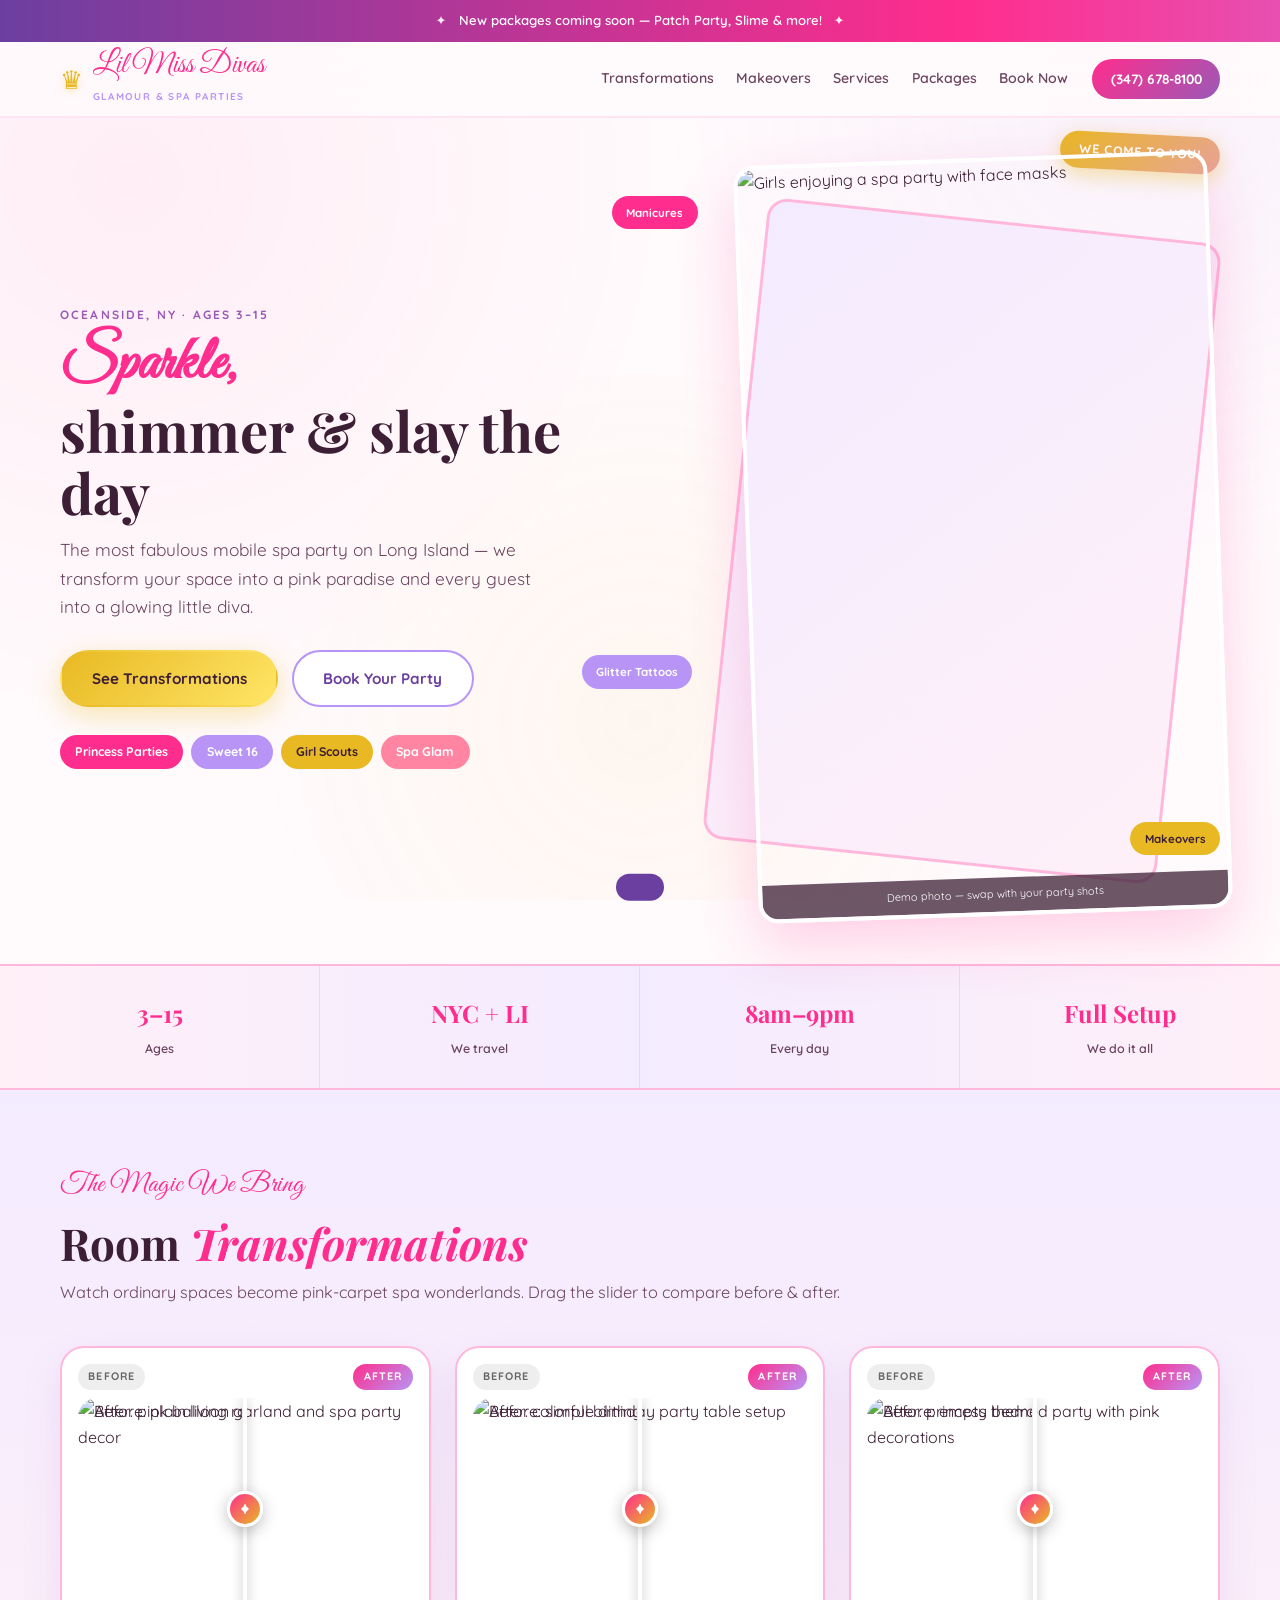
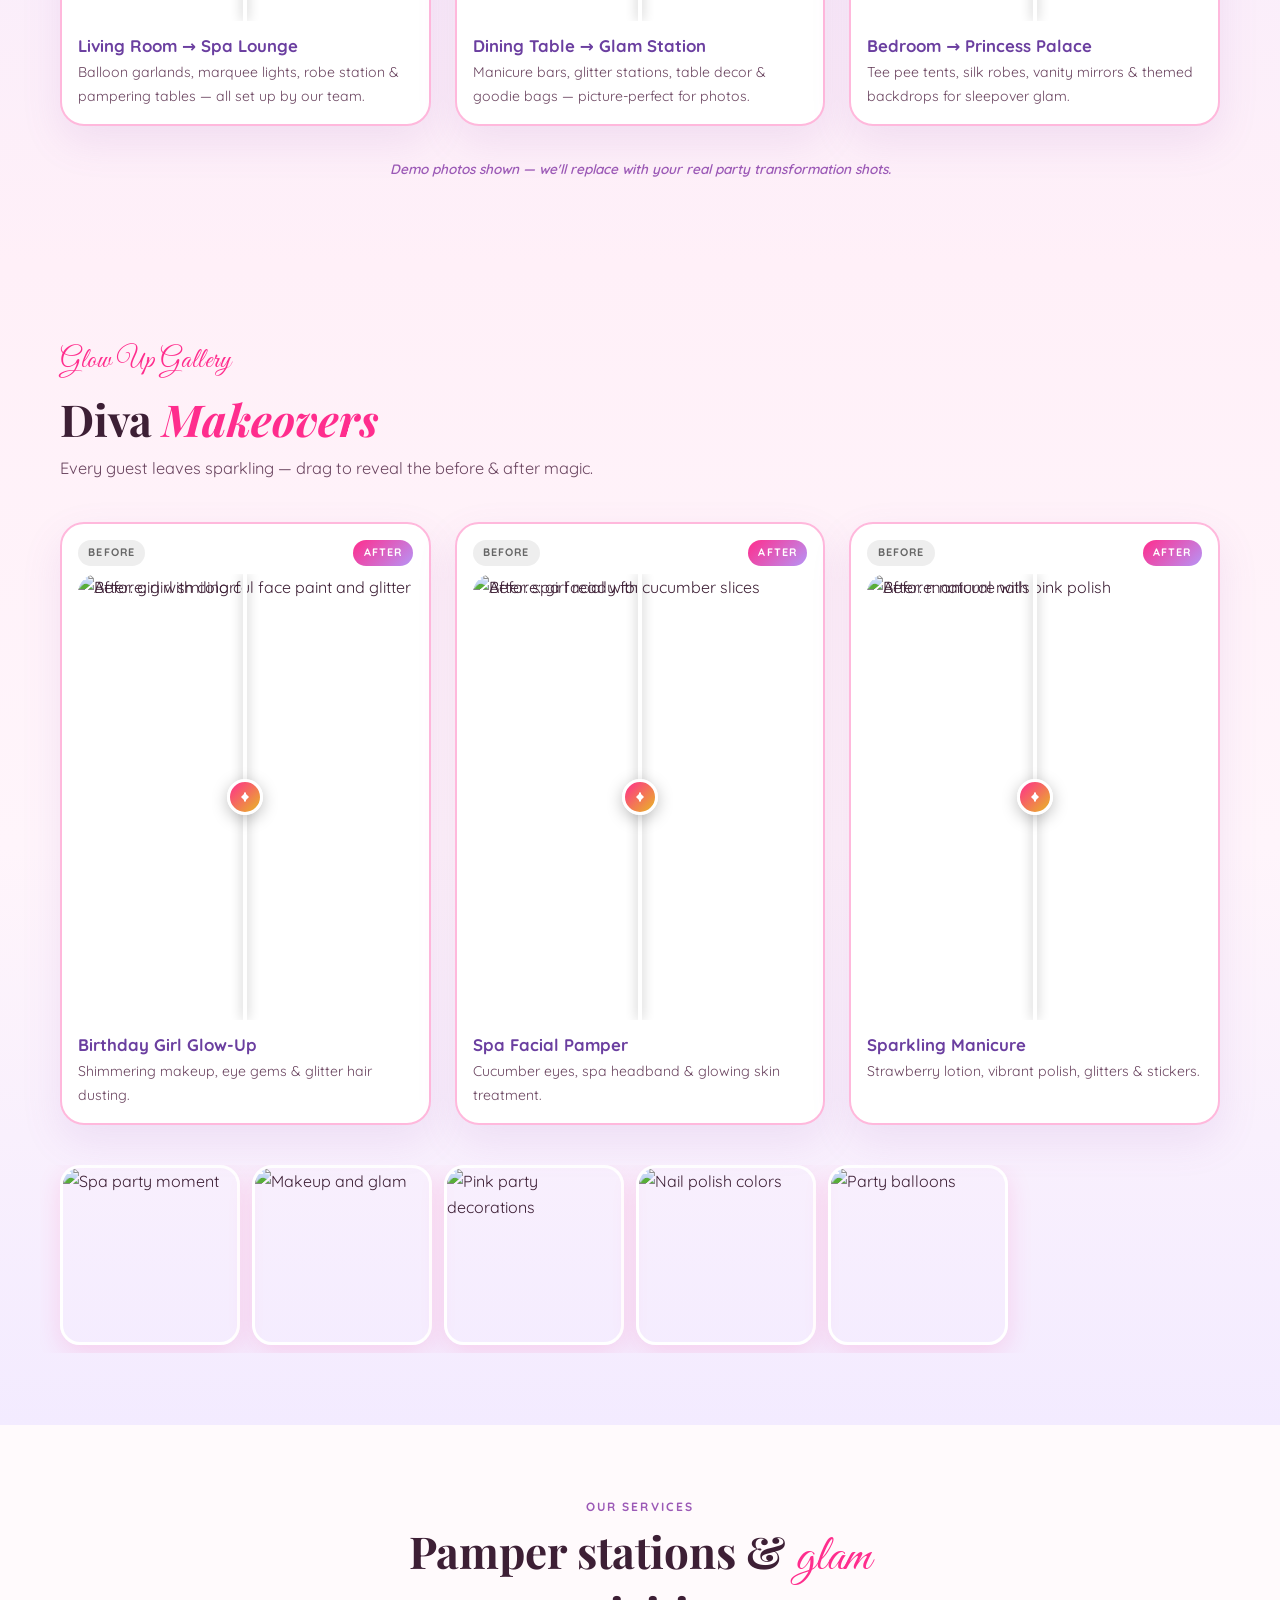
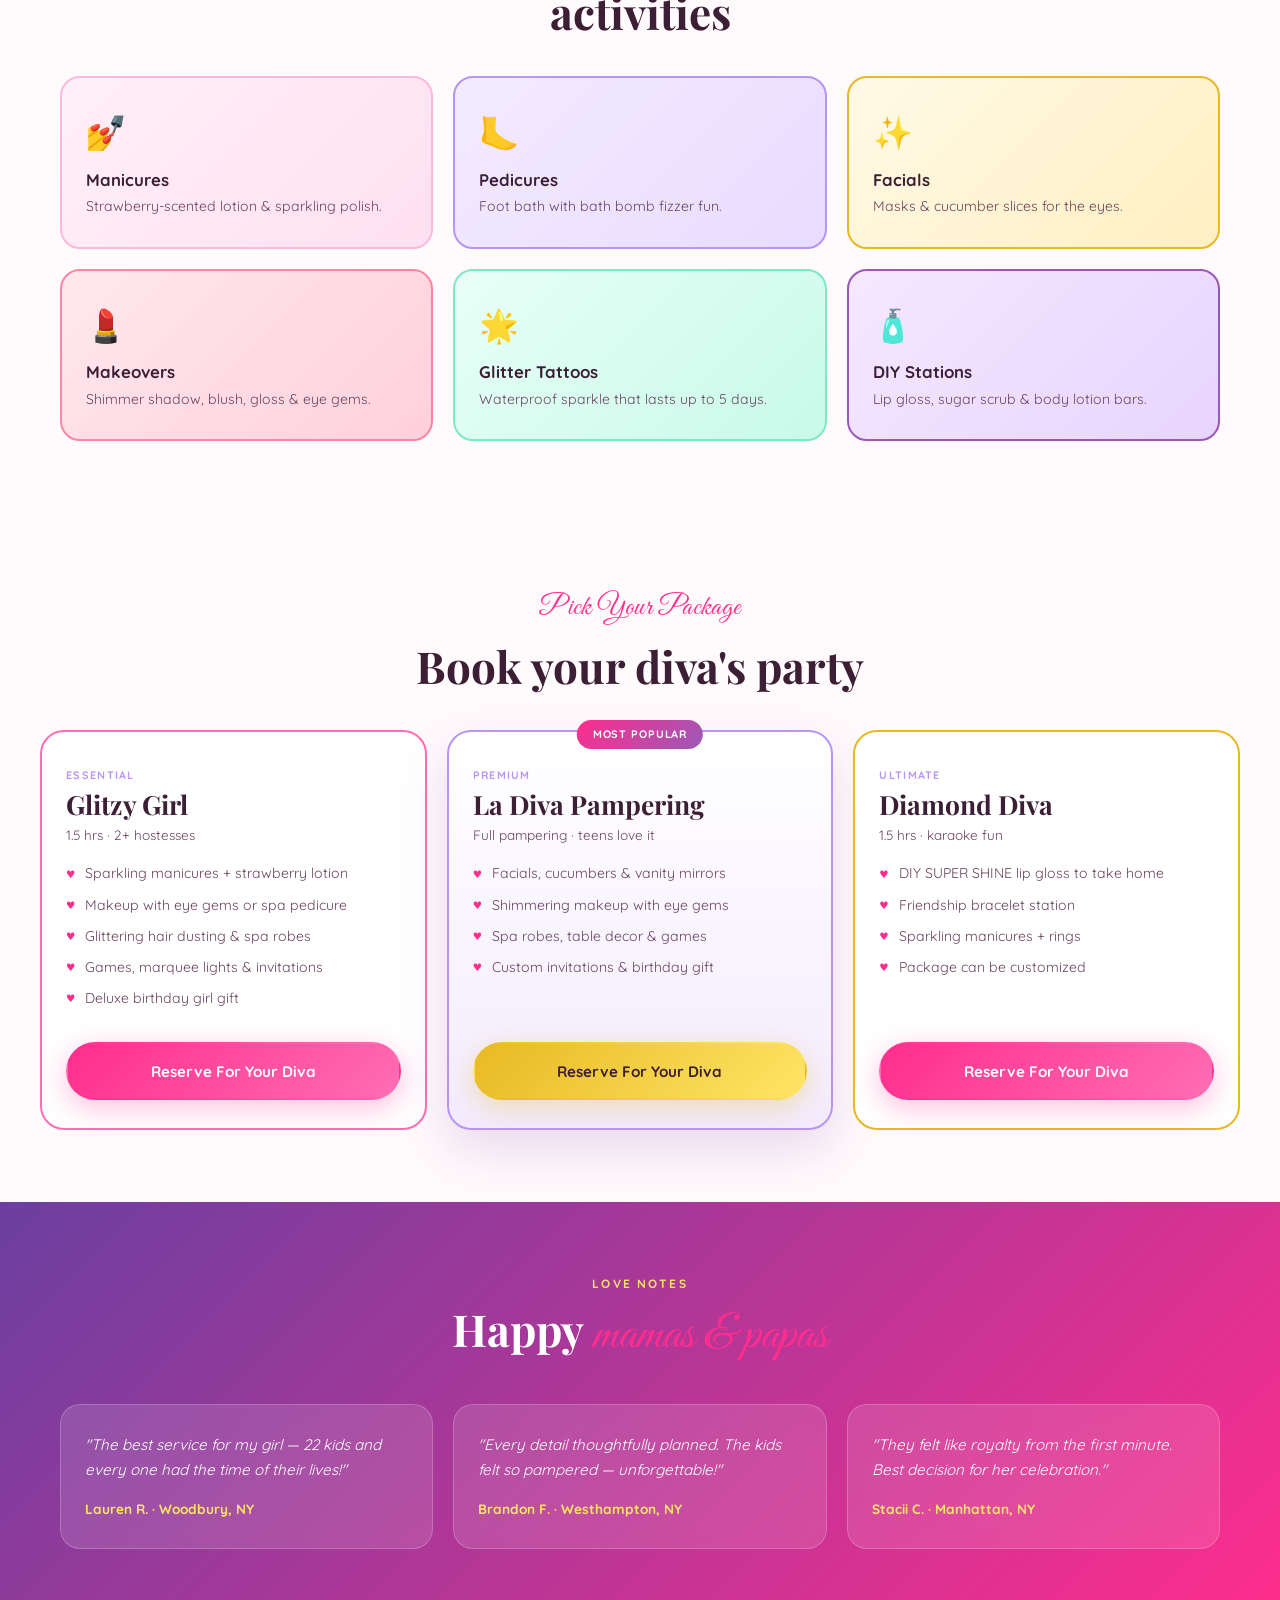
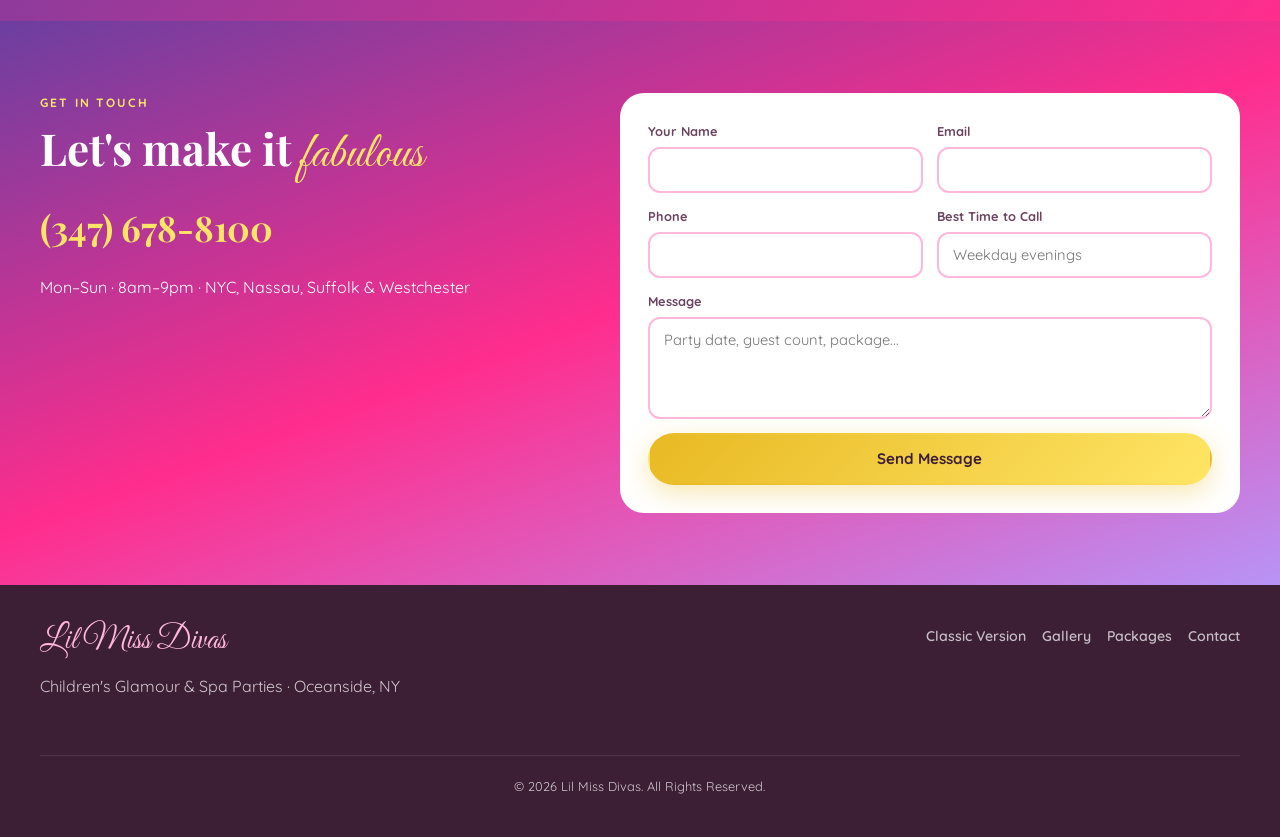
==== v2/index.html @ 74b441bc "Add fancy v2 with before/after galleries and richer glam palette Co-authored-by: Cursor <cursoragent" ====
<!DOCTYPE html>
<html lang="en">
<head>
  <meta charset="UTF-8" />
  <meta name="viewport" content="width=device-width, initial-scale=1.0" />
  <meta name="description" content="Lil Miss Divas — Fabulous mobile glamour & spa parties. See our room transformations and diva makeovers!" />
  <title>Lil Miss Divas | Glam & Spa Parties — Fancy Edition</title>
  <link rel="preconnect" href="https://fonts.googleapis.com" />
  <link rel="preconnect" href="https://fonts.gstatic.com" crossorigin />
  <link href="https://fonts.googleapis.com/css2?family=Great+Vibes&family=Playfair+Display:ital,wght@0,500;0,600;0,700;1,500&family=Quicksand:wght@400;500;600;700&display=swap" rel="stylesheet" />
  <link rel="stylesheet" href="styles.css" />
</head>
<body>
  <div class="sparkle-layer" aria-hidden="true"></div>

  <div class="announcement" role="status">
    <span class="spark">✦</span>
    New packages coming soon — Patch Party, Slime & more!
    <span class="spark">✦</span>
  </div>

  <header class="header" id="top">
    <div class="header__inner">
      <a class="logo" href="#top">
        <span class="logo__crown" aria-hidden="true">♛</span>
        <span class="logo__text">
          <span class="logo__script">Lil Miss Divas</span>
          <small>Glamour & Spa Parties</small>
        </span>
      </a>
      <button class="nav-toggle" aria-label="Open menu" aria-expanded="false">
        <span></span><span></span><span></span>
      </button>
      <nav class="nav" aria-label="Main">
        <a href="#gallery-rooms">Transformations</a>
        <a href="#gallery-divas">Makeovers</a>
        <a href="#services">Services</a>
        <a href="#packages">Packages</a>
        <a href="#contact">Book Now</a>
      </nav>
      <a class="header__cta" href="tel:3476788100">(347) 678-8100</a>
    </div>
  </header>

  <main>
    <section class="hero">
      <div class="hero__ribbon">We Come To You!</div>
      <div class="hero__grid">
        <div class="hero__copy">
          <p class="eyebrow">Oceanside, NY · Ages 3–15</p>
          <h1>
            <span class="hero__script">Sparkle,</span>
            shimmer &amp; slay the day
          </h1>
          <p class="hero__lead">
            The most fabulous mobile spa party on Long Island — we transform your space into a pink paradise and every guest into a glowing little diva.
          </p>
          <div class="hero__actions">
            <a class="btn btn--gold" href="#gallery-rooms">See Transformations</a>
            <a class="btn btn--outline" href="#contact">Book Your Party</a>
          </div>
          <div class="hero__badges">
            <span class="badge badge--pink">Princess Parties</span>
            <span class="badge badge--lavender">Sweet 16</span>
            <span class="badge badge--gold">Girl Scouts</span>
            <span class="badge badge--rose">Spa Glam</span>
          </div>
        </div>
        <div class="hero__visual">
          <div class="hero__frame hero__frame--back"></div>
          <div class="hero__frame hero__frame--front">
            <img src="https://images.unsplash.com/photo-1516975080674-ed2fc6a13783?w=600&h=750&fit=crop&q=80" alt="Girls enjoying a spa party with face masks" width="600" height="750" loading="eager" />
            <div class="hero__frame-caption">Demo photo — swap with your party shots</div>
          </div>
          <div class="hero__float hero__float--1">Manicures</div>
          <div class="hero__float hero__float--2">Glitter Tattoos</div>
          <div class="hero__float hero__float--3">Makeovers</div>
        </div>
      </div>
    </section>

    <section class="trust">
      <div class="trust__item"><span>3–15</span><small>Ages</small></div>
      <div class="trust__item"><span>NYC + LI</span><small>We travel</small></div>
      <div class="trust__item"><span>8am–9pm</span><small>Every day</small></div>
      <div class="trust__item"><span>Full Setup</span><small>We do it all</small></div>
    </section>

    <!-- ROOM TRANSFORMATIONS -->
    <section class="section section--lavender" id="gallery-rooms">
      <div class="section__head">
        <p class="eyebrow eyebrow--script">The Magic We Bring</p>
        <h2>Room <em>Transformations</em></h2>
        <p class="section__sub">Watch ordinary spaces become pink-carpet spa wonderlands. Drag the slider to compare before &amp; after.</p>
      </div>

      <div class="ba-grid">
        <article class="ba-card" data-ba>
          <div class="ba-card__labels">
            <span class="ba-label ba-label--before">Before</span>
            <span class="ba-label ba-label--after">After</span>
          </div>
          <div class="ba-card__compare">
            <img class="ba-img ba-img--after" src="https://images.unsplash.com/photo-1464349153735-7db50ed83c84?w=900&h=600&fit=crop&q=80" alt="After: pink balloon garland and spa party decor" width="900" height="600" loading="lazy" />
            <div class="ba-clip">
              <img class="ba-img ba-img--before" src="https://images.unsplash.com/photo-1586023492125-27b2c045efd7?w=900&h=600&fit=crop&q=80" alt="Before: plain living room" width="900" height="600" loading="lazy" />
            </div>
            <input class="ba-range" type="range" min="0" max="100" value="50" aria-label="Compare before and after room transformation" />
            <div class="ba-handle" aria-hidden="true"><span></span></div>
          </div>
          <h3>Living Room → Spa Lounge</h3>
          <p>Balloon garlands, marquee lights, robe station &amp; pampering tables — all set up by our team.</p>
        </article>

        <article class="ba-card" data-ba>
          <div class="ba-card__labels">
            <span class="ba-label ba-label--before">Before</span>
            <span class="ba-label ba-label--after">After</span>
          </div>
          <div class="ba-card__compare">
            <img class="ba-img ba-img--after" src="https://images.unsplash.com/photo-1527529482834-994687717bb1?w=900&h=600&fit=crop&q=80" alt="After: colorful birthday party table setup" width="900" height="600" loading="lazy" />
            <div class="ba-clip">
              <img class="ba-img ba-img--before" src="https://images.unsplash.com/photo-1493809842364-78817add7ffb?w=900&h=600&fit=crop&q=80" alt="Before: simple dining table" width="900" height="600" loading="lazy" />
            </div>
            <input class="ba-range" type="range" min="0" max="100" value="50" aria-label="Compare before and after party table" />
            <div class="ba-handle" aria-hidden="true"><span></span></div>
          </div>
          <h3>Dining Table → Glam Station</h3>
          <p>Manicure bars, glitter stations, table decor &amp; goodie bags — picture-perfect for photos.</p>
        </article>

        <article class="ba-card" data-ba>
          <div class="ba-card__labels">
            <span class="ba-label ba-label--before">Before</span>
            <span class="ba-label ba-label--after">After</span>
          </div>
          <div class="ba-card__compare">
            <img class="ba-img ba-img--after" src="https://images.unsplash.com/photo-1537633552985-df8429e8046b?w=900&h=600&fit=crop&q=80" alt="After: princess themed party with pink decorations" width="900" height="600" loading="lazy" />
            <div class="ba-clip">
              <img class="ba-img ba-img--before" src="https://images.unsplash.com/photo-1555041467-a586c8e084be?w=900&h=600&fit=crop&q=80" alt="Before: empty bedroom" width="900" height="600" loading="lazy" />
            </div>
            <input class="ba-range" type="range" min="0" max="100" value="50" aria-label="Compare before and after bedroom party setup" />
            <div class="ba-handle" aria-hidden="true"><span></span></div>
          </div>
          <h3>Bedroom → Princess Palace</h3>
          <p>Tee pee tents, silk robes, vanity mirrors &amp; themed backdrops for sleepover glam.</p>
        </article>
      </div>
      <p class="gallery-note">Demo photos shown — we'll replace with your real party transformation shots.</p>
    </section>

    <!-- DIVA MAKEOVERS -->
    <section class="section section--pink" id="gallery-divas">
      <div class="section__head">
        <p class="eyebrow eyebrow--script">Glow Up Gallery</p>
        <h2>Diva <em>Makeovers</em></h2>
        <p class="section__sub">Every guest leaves sparkling — drag to reveal the before &amp; after magic.</p>
      </div>

      <div class="ba-grid ba-grid--divas">
        <article class="ba-card ba-card--tall" data-ba>
          <div class="ba-card__labels">
            <span class="ba-label ba-label--before">Before</span>
            <span class="ba-label ba-label--after">After</span>
          </div>
          <div class="ba-card__compare">
            <img class="ba-img ba-img--after" src="https://images.unsplash.com/photo-1596462502278-27bfdd403348?w=700&h=900&fit=crop&q=80" alt="After: girl with colorful face paint and glitter" width="700" height="900" loading="lazy" />
            <div class="ba-clip">
              <img class="ba-img ba-img--before" src="https://images.unsplash.com/photo-1503454537195-1dcabb73ffb9?w=700&h=900&fit=crop&q=80" alt="Before: girl smiling casually" width="700" height="900" loading="lazy" />
            </div>
            <input class="ba-range" type="range" min="0" max="100" value="50" aria-label="Compare before and after birthday girl makeover" />
            <div class="ba-handle" aria-hidden="true"><span></span></div>
          </div>
          <h3>Birthday Girl Glow-Up</h3>
          <p>Shimmering makeup, eye gems &amp; glitter hair dusting.</p>
        </article>

        <article class="ba-card ba-card--tall" data-ba>
          <div class="ba-card__labels">
            <span class="ba-label ba-label--before">Before</span>
            <span class="ba-label ba-label--after">After</span>
          </div>
          <div class="ba-card__compare">
            <img class="ba-img ba-img--after" src="https://images.unsplash.com/photo-1516975080674-ed2fc6a13783?w=700&h=900&fit=crop&q=80" alt="After: spa facial with cucumber slices" width="700" height="900" loading="lazy" />
            <div class="ba-clip">
              <img class="ba-img ba-img--before" src="https://images.unsplash.com/photo-1502086223501-7ea6ecd79368?w=700&h=900&fit=crop&q=80" alt="Before: girl ready for party" width="700" height="900" loading="lazy" />
            </div>
            <input class="ba-range" type="range" min="0" max="100" value="50" aria-label="Compare before and after spa facial" />
            <div class="ba-handle" aria-hidden="true"><span></span></div>
          </div>
          <h3>Spa Facial Pamper</h3>
          <p>Cucumber eyes, spa headband &amp; glowing skin treatment.</p>
        </article>

        <article class="ba-card ba-card--tall" data-ba>
          <div class="ba-card__labels">
            <span class="ba-label ba-label--before">Before</span>
            <span class="ba-label ba-label--after">After</span>
          </div>
          <div class="ba-card__compare">
            <img class="ba-img ba-img--after" src="https://images.unsplash.com/photo-1522335781262-7880d0fa4a82?w=700&h=900&fit=crop&q=80" alt="After: manicure with pink polish" width="700" height="900" loading="lazy" />
            <div class="ba-clip">
              <img class="ba-img ba-img--before" src="https://images.unsplash.com/photo-1487412720507-e7ab37603c6f?w=700&h=900&fit=crop&q=80" alt="Before: natural nails" width="700" height="900" loading="lazy" />
            </div>
            <input class="ba-range" type="range" min="0" max="100" value="50" aria-label="Compare before and after manicure" />
            <div class="ba-handle" aria-hidden="true"><span></span></div>
          </div>
          <h3>Sparkling Manicure</h3>
          <p>Strawberry lotion, vibrant polish, glitters &amp; stickers.</p>
        </article>
      </div>

      <div class="photo-strip">
        <img src="https://images.unsplash.com/photo-1522337360788-8b13dee7a37e?w=400&h=400&fit=crop&q=80" alt="Spa party moment" loading="lazy" />
        <img src="https://images.unsplash.com/photo-1515377905703-c4788e51af15?w=400&h=400&fit=crop&q=80" alt="Makeup and glam" loading="lazy" />
        <img src="https://images.unsplash.com/photo-1604654899620-865cde5eecfe?w=400&h=400&fit=crop&q=80" alt="Pink party decorations" loading="lazy" />
        <img src="https://images.unsplash.com/photo-1559591935-16e4662b2b55?w=400&h=400&fit=crop&q=80" alt="Nail polish colors" loading="lazy" />
        <img src="https://images.unsplash.com/photo-1513883049090-d0b7439799bf?w=400&h=400&fit=crop&q=80" alt="Party balloons" loading="lazy" />
      </div>
    </section>

    <section class="section" id="services">
      <div class="section__head section__head--center">
        <p class="eyebrow">Our Services</p>
        <h2>Pamper stations &amp; <span class="script">glam</span> activities</h2>
      </div>
      <div class="services">
        <article class="svc svc--pink"><span class="svc__icon">💅</span><h3>Manicures</h3><p>Strawberry-scented lotion &amp; sparkling polish.</p></article>
        <article class="svc svc--lavender"><span class="svc__icon">🦶</span><h3>Pedicures</h3><p>Foot bath with bath bomb fizzer fun.</p></article>
        <article class="svc svc--gold"><span class="svc__icon">✨</span><h3>Facials</h3><p>Masks &amp; cucumber slices for the eyes.</p></article>
        <article class="svc svc--rose"><span class="svc__icon">💄</span><h3>Makeovers</h3><p>Shimmer shadow, blush, gloss &amp; eye gems.</p></article>
        <article class="svc svc--mint"><span class="svc__icon">🌟</span><h3>Glitter Tattoos</h3><p>Waterproof sparkle that lasts up to 5 days.</p></article>
        <article class="svc svc--purple"><span class="svc__icon">🧴</span><h3>DIY Stations</h3><p>Lip gloss, sugar scrub &amp; body lotion bars.</p></article>
      </div>
    </section>

    <section class="section section--cream" id="packages">
      <div class="section__head section__head--center">
        <p class="eyebrow eyebrow--script">Pick Your Package</p>
        <h2>Book your diva's party</h2>
      </div>
      <div class="packages">
        <article class="pkg pkg--glitzy">
          <div class="pkg__top"><span>Essential</span><h3>Glitzy Girl</h3><p>1.5 hrs · 2+ hostesses</p></div>
          <ul>
            <li>Sparkling manicures + strawberry lotion</li>
            <li>Makeup with eye gems or spa pedicure</li>
            <li>Glittering hair dusting &amp; spa robes</li>
            <li>Games, marquee lights &amp; invitations</li>
            <li>Deluxe birthday girl gift</li>
          </ul>
          <a class="btn btn--pink btn--block" href="#contact">Reserve For Your Diva</a>
        </article>
        <article class="pkg pkg--featured">
          <div class="pkg__ribbon">Most Popular</div>
          <div class="pkg__top"><span>Premium</span><h3>La Diva Pampering</h3><p>Full pampering · teens love it</p></div>
          <ul>
            <li>Facials, cucumbers &amp; vanity mirrors</li>
            <li>Shimmering makeup with eye gems</li>
            <li>Spa robes, table decor &amp; games</li>
            <li>Custom invitations &amp; birthday gift</li>
          </ul>
          <a class="btn btn--gold btn--block" href="#contact">Reserve For Your Diva</a>
        </article>
        <article class="pkg pkg--diamond">
          <div class="pkg__top"><span>Ultimate</span><h3>Diamond Diva</h3><p>1.5 hrs · karaoke fun</p></div>
          <ul>
            <li>DIY SUPER SHINE lip gloss to take home</li>
            <li>Friendship bracelet station</li>
            <li>Sparkling manicures + rings</li>
            <li>Package can be customized</li>
          </ul>
          <a class="btn btn--pink btn--block" href="#contact">Reserve For Your Diva</a>
        </article>
      </div>
    </section>

    <section class="section section--reviews" id="reviews">
      <div class="section__head section__head--center">
        <p class="eyebrow">Love Notes</p>
        <h2>Happy <span class="script">mamas &amp; papas</span></h2>
      </div>
      <div class="reviews">
        <blockquote><p>"The best service for my girl — 22 kids and every one had the time of their lives!"</p><footer>Lauren R. · Woodbury, NY</footer></blockquote>
        <blockquote><p>"Every detail thoughtfully planned. The kids felt so pampered — unforgettable!"</p><footer>Brandon F. · Westhampton, NY</footer></blockquote>
        <blockquote><p>"They felt like royalty from the first minute. Best decision for her celebration."</p><footer>Stacii C. · Manhattan, NY</footer></blockquote>
      </div>
    </section>

    <section class="contact" id="contact">
      <div class="contact__grid">
        <div>
          <p class="eyebrow eyebrow--light">Get In Touch</p>
          <h2>Let's make it <span class="script script--light">fabulous</span></h2>
          <a class="contact__phone" href="tel:3476788100">(347) 678-8100</a>
          <p>Mon–Sun · 8am–9pm · NYC, Nassau, Suffolk &amp; Westchester</p>
        </div>
        <form class="contact__form" id="contactForm">
          <div class="form-row">
            <label>Your Name<input type="text" name="name" required /></label>
            <label>Email<input type="email" name="email" required /></label>
          </div>
          <div class="form-row">
            <label>Phone<input type="tel" name="phone" /></label>
            <label>Best Time to Call<input type="text" name="best_time" placeholder="Weekday evenings" /></label>
          </div>
          <label>Message<textarea name="message" rows="4" required placeholder="Party date, guest count, package..."></textarea></label>
          <button type="submit" class="btn btn--gold btn--block">Send Message</button>
        </form>
      </div>
    </section>
  </main>

  <footer class="footer">
    <div class="footer__inner">
      <div>
        <span class="logo__script logo__script--footer">Lil Miss Divas</span>
        <p>Children's Glamour & Spa Parties · Oceanside, NY</p>
      </div>
      <nav>
        <a href="../">Classic Version</a>
        <a href="#gallery-rooms">Gallery</a>
        <a href="#packages">Packages</a>
        <a href="#contact">Contact</a>
      </nav>
      <p class="footer__copy">© 2026 Lil Miss Divas. All Rights Reserved.</p>
    </div>
  </footer>

  <div class="toast" id="toast" role="status"></div>
  <script src="app.js"></script>
</body>
</html>
---- v2/styles.css ----
/* Lil Miss Divas V2 — Fancy Girly Edition */

:root {
  --hot-pink: #ff2d8d;
  --pink: #ff6eb4;
  --pink-soft: #ffb8dc;
  --pink-pale: #fff0f8;
  --lavender: #b794f6;
  --lavender-pale: #f3ebff;
  --purple: #9b59b6;
  --purple-deep: #6b3fa0;
  --gold: #e8b923;
  --gold-light: #ffe566;
  --rose-gold: #e8a598;
  --mint: #7ee8c7;
  --rose: #ff85a2;
  --ink: #3d1f35;
  --ink-soft: #6b4560;
  --white: #ffffff;
  --cream: #fffafc;
  --font-script: "Great Vibes", cursive;
  --font-display: "Playfair Display", Georgia, serif;
  --font-body: "Quicksand", system-ui, sans-serif;
  --header-h: 76px;
  --announce-h: 42px;
  --radius: 20px;
}

*, *::before, *::after { box-sizing: border-box; }

html {
  scroll-behavior: smooth;
  scroll-padding-top: calc(var(--header-h) + var(--announce-h) + 12px);
}

body {
  margin: 0;
  font-family: var(--font-body);
  color: var(--ink);
  background: var(--cream);
  line-height: 1.65;
  overflow-x: hidden;
}

img { max-width: 100%; display: block; }

.script { font-family: var(--font-script); font-weight: 400; color: var(--hot-pink); font-size: 1.15em; }
.script--light { color: var(--gold-light); }

h1, h2, h3 {
  font-family: var(--font-display);
  font-weight: 700;
  line-height: 1.12;
  margin: 0 0 0.75rem;
}

h1 { font-size: clamp(2.2rem, 5vw, 3.5rem); }
h2 { font-size: clamp(1.9rem, 3.5vw, 2.75rem); }
h2 em { font-style: italic; color: var(--hot-pink); }

.eyebrow {
  font-size: 0.75rem;
  font-weight: 700;
  letter-spacing: 0.18em;
  text-transform: uppercase;
  color: var(--purple);
  margin: 0 0 0.6rem;
}

.eyebrow--script {
  font-family: var(--font-script);
  font-size: 1.75rem;
  letter-spacing: 0.02em;
  text-transform: none;
  color: var(--hot-pink);
  font-weight: 400;
}

.eyebrow--light { color: var(--gold-light); }

/* Sparkle background */
.sparkle-layer {
  position: fixed;
  inset: 0;
  pointer-events: none;
  z-index: 0;
  background-image:
    radial-gradient(circle at 10% 20%, rgba(255, 45, 141, 0.06) 0%, transparent 40%),
    radial-gradient(circle at 90% 10%, rgba(183, 148, 246, 0.08) 0%, transparent 35%),
    radial-gradient(circle at 50% 80%, rgba(232, 185, 35, 0.06) 0%, transparent 40%);
}

main, header, footer, .announcement { position: relative; z-index: 1; }

/* Announcement */
.announcement {
  position: fixed;
  top: 0;
  left: 0;
  right: 0;
  z-index: 200;
  height: var(--announce-h);
  display: flex;
  align-items: center;
  justify-content: center;
  gap: 0.75rem;
  background: linear-gradient(90deg, var(--purple-deep), var(--hot-pink), var(--lavender), var(--hot-pink), var(--purple-deep));
  background-size: 300% 100%;
  animation: rainbow-shift 10s ease infinite;
  color: var(--white);
  font-size: 0.82rem;
  font-weight: 600;
}

.spark { opacity: 0.9; }

@keyframes rainbow-shift {
  0%, 100% { background-position: 0% 50%; }
  50% { background-position: 100% 50%; }
}

/* Header */
.header {
  position: fixed;
  top: var(--announce-h);
  left: 0;
  right: 0;
  z-index: 100;
  height: var(--header-h);
  background: rgba(255, 250, 252, 0.92);
  backdrop-filter: blur(16px);
  border-bottom: 2px solid rgba(255, 110, 180, 0.15);
}

.header__inner {
  max-width: 1200px;
  margin: 0 auto;
  padding: 0 1.25rem;
  height: 100%;
  display: flex;
  align-items: center;
  gap: 1.5rem;
}

.logo {
  display: flex;
  align-items: center;
  gap: 0.6rem;
  color: var(--ink);
  text-decoration: none;
}

.logo__crown {
  font-size: 1.6rem;
  color: var(--gold);
  filter: drop-shadow(0 2px 4px rgba(232, 185, 35, 0.4));
}

.logo__script {
  font-family: var(--font-script);
  font-size: 1.85rem;
  color: var(--hot-pink);
  display: block;
  line-height: 1;
}

.logo__script--footer { font-size: 2rem; color: var(--pink-soft); }

.logo__text small {
  font-size: 0.62rem;
  letter-spacing: 0.14em;
  text-transform: uppercase;
  color: var(--lavender);
  font-weight: 700;
}

.nav { display: flex; gap: 1.4rem; margin-left: auto; }
.nav a {
  color: var(--ink-soft);
  text-decoration: none;
  font-size: 0.88rem;
  font-weight: 600;
  transition: color 0.2s;
}

.nav a:hover { color: var(--hot-pink); }

.header__cta {
  padding: 0.55rem 1.15rem;
  border-radius: 999px;
  background: linear-gradient(135deg, var(--hot-pink), var(--purple));
  color: var(--white) !important;
  font-size: 0.85rem;
  font-weight: 700;
  text-decoration: none;
  white-space: nowrap;
}

.nav-toggle {
  display: none;
  flex-direction: column;
  gap: 5px;
  background: none;
  border: none;
  cursor: pointer;
  margin-left: auto;
  padding: 4px;
}

.nav-toggle span {
  width: 22px;
  height: 2px;
  background: var(--ink);
  border-radius: 2px;
}

/* Buttons */
.btn {
  display: inline-flex;
  align-items: center;
  justify-content: center;
  padding: 0.9rem 1.85rem;
  border-radius: 999px;
  font-family: var(--font-body);
  font-size: 0.95rem;
  font-weight: 700;
  border: 2px solid transparent;
  cursor: pointer;
  text-decoration: none;
  transition: transform 0.2s, box-shadow 0.2s;
}

.btn:hover { transform: translateY(-2px); }
.btn--block { width: 100%; }

.btn--gold {
  background: linear-gradient(135deg, var(--gold), var(--gold-light));
  color: var(--ink);
  box-shadow: 0 8px 28px rgba(232, 185, 35, 0.35);
}

.btn--pink {
  background: linear-gradient(135deg, var(--hot-pink), var(--pink));
  color: var(--white);
  box-shadow: 0 8px 28px rgba(255, 45, 141, 0.3);
}

.btn--outline {
  background: var(--white);
  color: var(--purple-deep);
  border-color: var(--lavender);
}

/* Hero */
.hero {
  padding: calc(var(--header-h) + var(--announce-h) + 2.5rem) 1.25rem 3rem;
  max-width: 1200px;
  margin: 0 auto;
  position: relative;
}

.hero__ribbon {
  position: absolute;
  top: calc(var(--header-h) + var(--announce-h) + 1rem);
  right: 1.25rem;
  background: linear-gradient(135deg, var(--gold), var(--rose-gold));
  color: var(--white);
  font-weight: 700;
  font-size: 0.78rem;
  letter-spacing: 0.08em;
  text-transform: uppercase;
  padding: 0.5rem 1.2rem;
  border-radius: 999px;
  transform: rotate(3deg);
  box-shadow: 0 6px 20px rgba(232, 185, 35, 0.4);
}

.hero__grid {
  display: grid;
  grid-template-columns: 1fr 1fr;
  gap: 3rem;
  align-items: center;
}

.hero__script {
  font-family: var(--font-script);
  display: block;
  font-size: clamp(2.5rem, 5vw, 3.75rem);
  color: var(--hot-pink);
  line-height: 1;
  margin-bottom: 0.25rem;
}

.hero__lead {
  color: var(--ink-soft);
  font-size: 1.08rem;
  margin: 0 0 1.75rem;
  max-width: 32rem;
}

.hero__actions {
  display: flex;
  flex-wrap: wrap;
  gap: 0.85rem;
  margin-bottom: 1.75rem;
}

.hero__badges { display: flex; flex-wrap: wrap; gap: 0.5rem; }

.badge {
  padding: 0.4rem 0.95rem;
  border-radius: 999px;
  font-size: 0.78rem;
  font-weight: 700;
  color: var(--white);
}

.badge--pink { background: var(--hot-pink); }
.badge--lavender { background: var(--lavender); }
.badge--gold { background: var(--gold); color: var(--ink); }
.badge--rose { background: var(--rose); }

.hero__visual { position: relative; min-height: 420px; }

.hero__frame--back {
  position: absolute;
  top: 8%;
  right: 5%;
  width: 75%;
  height: 85%;
  border-radius: var(--radius);
  background: linear-gradient(135deg, var(--lavender-pale), var(--pink-pale));
  border: 3px solid var(--pink-soft);
  transform: rotate(6deg);
}

.hero__frame--front {
  position: relative;
  width: 78%;
  margin-left: auto;
  border-radius: var(--radius);
  overflow: hidden;
  border: 4px solid var(--white);
  box-shadow: 0 24px 60px rgba(255, 45, 141, 0.2);
  transform: rotate(-2deg);
}

.hero__frame--front img {
  width: 100%;
  aspect-ratio: 4/5;
  object-fit: cover;
}

.hero__frame-caption {
  position: absolute;
  bottom: 0;
  left: 0;
  right: 0;
  padding: 0.5rem;
  background: rgba(61, 31, 53, 0.75);
  color: var(--white);
  font-size: 0.68rem;
  text-align: center;
}

.hero__float {
  position: absolute;
  padding: 0.45rem 0.9rem;
  border-radius: 999px;
  font-size: 0.72rem;
  font-weight: 700;
  color: var(--white);
  animation: bob 4s ease-in-out infinite;
}

.hero__float--1 { top: 5%; left: 0; background: var(--hot-pink); animation-delay: 0s; }
.hero__float--2 { bottom: 30%; left: -5%; background: var(--lavender); animation-delay: 1s; }
.hero__float--3 { bottom: 8%; right: 0; background: var(--gold); color: var(--ink); animation-delay: 2s; }

@keyframes bob {
  0%, 100% { transform: translateY(0); }
  50% { transform: translateY(-8px); }
}

/* Trust */
.trust {
  display: grid;
  grid-template-columns: repeat(4, 1fr);
  background: linear-gradient(90deg, var(--pink-pale), var(--lavender-pale), var(--pink-pale));
  border-top: 2px solid var(--pink-soft);
  border-bottom: 2px solid var(--pink-soft);
}

.trust__item {
  padding: 1.75rem 1rem;
  text-align: center;
  border-right: 1px solid rgba(255, 110, 180, 0.2);
}

.trust__item:last-child { border-right: none; }

.trust__item span {
  display: block;
  font-family: var(--font-display);
  font-size: 1.5rem;
  font-weight: 700;
  color: var(--hot-pink);
}

.trust__item small {
  font-size: 0.78rem;
  color: var(--ink-soft);
  font-weight: 600;
}

/* Sections */
.section {
  padding: 4.5rem 1.25rem;
  max-width: 1200px;
  margin: 0 auto;
}

.section--lavender {
  max-width: none;
  background: linear-gradient(180deg, var(--lavender-pale) 0%, var(--pink-pale) 100%);
  padding-left: 0;
  padding-right: 0;
}

.section--lavender > * { max-width: 1200px; margin-left: auto; margin-right: auto; padding-left: 1.25rem; padding-right: 1.25rem; }

.section--pink {
  max-width: none;
  background: linear-gradient(180deg, var(--pink-pale) 0%, #fff5fb 50%, var(--lavender-pale) 100%);
  padding-left: 0;
  padding-right: 0;
}

.section--pink > * { max-width: 1200px; margin-left: auto; margin-right: auto; padding-left: 1.25rem; padding-right: 1.25rem; }

.section--cream { background: var(--cream); max-width: none; }
.section--cream > * { max-width: 1200px; margin-left: auto; margin-right: auto; }

.section--reviews {
  max-width: none;
  background: linear-gradient(135deg, var(--purple-deep), var(--hot-pink));
  color: var(--white);
}

.section--reviews .section__head h2 { color: var(--white); }
.section--reviews .eyebrow { color: var(--gold-light); }

.section__head { margin-bottom: 2.5rem; }
.section__head--center { text-align: center; max-width: 640px; margin-left: auto; margin-right: auto; margin-bottom: 2.5rem; }

.section__sub {
  color: var(--ink-soft);
  margin: 0;
  font-size: 1.02rem;
}

.gallery-note {
  text-align: center;
  margin-top: 2rem;
  font-size: 0.85rem;
  color: var(--purple);
  font-weight: 600;
  font-style: italic;
}

/* Before / After compare */
.ba-grid {
  display: grid;
  grid-template-columns: repeat(3, 1fr);
  gap: 1.5rem;
}

.ba-grid--divas { margin-bottom: 2.5rem; }

.ba-card {
  background: var(--white);
  border-radius: calc(var(--radius) + 4px);
  padding: 1rem;
  border: 2px solid var(--pink-soft);
  box-shadow: 0 16px 40px rgba(155, 89, 182, 0.12);
  transition: transform 0.3s;
}

.ba-card:hover { transform: translateY(-4px); }

.ba-card h3 {
  font-family: var(--font-body);
  font-size: 1.05rem;
  font-weight: 700;
  margin: 1rem 0 0.35rem;
  color: var(--purple-deep);
}

.ba-card p {
  margin: 0;
  font-size: 0.88rem;
  color: var(--ink-soft);
}

.ba-card__labels {
  display: flex;
  justify-content: space-between;
  margin-bottom: 0.5rem;
}

.ba-label {
  font-size: 0.68rem;
  font-weight: 800;
  letter-spacing: 0.1em;
  text-transform: uppercase;
  padding: 0.25rem 0.65rem;
  border-radius: 999px;
}

.ba-label--before { background: #eee; color: #666; }
.ba-label--after { background: linear-gradient(135deg, var(--hot-pink), var(--lavender)); color: var(--white); }

.ba-card__compare {
  position: relative;
  border-radius: var(--radius);
  overflow: hidden;
  aspect-ratio: 3/2;
  user-select: none;
  touch-action: none;
  cursor: ew-resize;
}

.ba-card--tall .ba-card__compare { aspect-ratio: 3/4; }

.ba-img {
  position: absolute;
  inset: 0;
  width: 100%;
  height: 100%;
  object-fit: cover;
}

.ba-clip {
  position: absolute;
  inset: 0;
  width: 50%;
  overflow: hidden;
  border-right: 3px solid var(--white);
  z-index: 2;
}

.ba-clip .ba-img {
  position: absolute;
  top: 0;
  left: 0;
  height: 100%;
  max-width: none;
  object-fit: cover;
}

.ba-range {
  position: absolute;
  inset: 0;
  width: 100%;
  height: 100%;
  margin: 0;
  opacity: 0;
  cursor: ew-resize;
  z-index: 4;
}

.ba-handle {
  position: absolute;
  top: 0;
  bottom: 0;
  left: 50%;
  width: 4px;
  background: var(--white);
  transform: translateX(-50%);
  z-index: 3;
  pointer-events: none;
  box-shadow: 0 0 12px rgba(0,0,0,0.3);
}

.ba-handle span {
  position: absolute;
  top: 50%;
  left: 50%;
  transform: translate(-50%, -50%);
  width: 36px;
  height: 36px;
  border-radius: 50%;
  background: linear-gradient(135deg, var(--hot-pink), var(--gold));
  border: 3px solid var(--white);
  box-shadow: 0 4px 16px rgba(0,0,0,0.25);
}

.ba-handle span::before,
.ba-handle span::after {
  content: "";
  position: absolute;
  top: 50%;
  width: 0;
  height: 0;
  border: 5px solid transparent;
  transform: translateY(-50%);
}

.ba-handle span::before {
  left: 6px;
  border-right-color: var(--white);
}

.ba-handle span::after {
  right: 6px;
  border-left-color: var(--white);
}

/* Photo strip */
.photo-strip {
  display: flex;
  gap: 0.75rem;
  overflow-x: auto;
  padding-bottom: 0.5rem;
  scroll-snap-type: x mandatory;
}

.photo-strip img {
  flex: 0 0 180px;
  height: 180px;
  object-fit: cover;
  border-radius: var(--radius);
  border: 3px solid var(--white);
  box-shadow: 0 8px 24px rgba(255, 45, 141, 0.15);
  scroll-snap-align: start;
}

/* Services */
.services {
  display: grid;
  grid-template-columns: repeat(3, 1fr);
  gap: 1.25rem;
}

.svc {
  padding: 1.75rem 1.5rem;
  border-radius: var(--radius);
  border: 2px solid transparent;
  transition: transform 0.25s;
}

.svc:hover { transform: scale(1.03); }

.svc--pink { background: linear-gradient(135deg, #fff0f8, #ffe0f0); border-color: var(--pink-soft); }
.svc--lavender { background: linear-gradient(135deg, var(--lavender-pale), #e8dcff); border-color: var(--lavender); }
.svc--gold { background: linear-gradient(135deg, #fff9e6, #fff0c2); border-color: var(--gold); }
.svc--rose { background: linear-gradient(135deg, #ffe8ee, #ffd0dc); border-color: var(--rose); }
.svc--mint { background: linear-gradient(135deg, #e8fff8, #c8fae8); border-color: var(--mint); }
.svc--purple { background: linear-gradient(135deg, #f5e8ff, #e8d4ff); border-color: var(--purple); }

.svc__icon { font-size: 2rem; display: block; margin-bottom: 0.75rem; }

.svc h3 {
  font-family: var(--font-body);
  font-size: 1.05rem;
  font-weight: 700;
  margin-bottom: 0.35rem;
}

.svc p { margin: 0; font-size: 0.88rem; color: var(--ink-soft); }

/* Packages */
.packages {
  display: grid;
  grid-template-columns: repeat(3, 1fr);
  gap: 1.25rem;
}

.pkg {
  position: relative;
  background: var(--white);
  border-radius: calc(var(--radius) + 4px);
  padding: 1.75rem 1.5rem;
  border: 2px solid var(--pink-soft);
  display: flex;
  flex-direction: column;
}

.pkg--glitzy { border-color: var(--pink); }
.pkg--diamond { border-color: var(--gold); }

.pkg--featured {
  border-color: var(--lavender);
  background: linear-gradient(180deg, var(--white) 0%, var(--lavender-pale) 100%);
  transform: scale(1.03);
  box-shadow: 0 20px 50px rgba(155, 89, 182, 0.2);
}

.pkg__ribbon {
  position: absolute;
  top: -12px;
  left: 50%;
  transform: translateX(-50%);
  background: linear-gradient(135deg, var(--hot-pink), var(--purple));
  color: var(--white);
  font-size: 0.68rem;
  font-weight: 800;
  letter-spacing: 0.08em;
  text-transform: uppercase;
  padding: 0.35rem 1rem;
  border-radius: 999px;
}

.pkg__top span {
  font-size: 0.68rem;
  font-weight: 800;
  letter-spacing: 0.12em;
  text-transform: uppercase;
  color: var(--lavender);
}

.pkg__top h3 {
  font-family: var(--font-display);
  font-size: 1.65rem;
  margin: 0.25rem 0;
}

.pkg__top p { font-size: 0.85rem; color: var(--ink-soft); margin: 0 0 1rem; }

.pkg ul {
  list-style: none;
  padding: 0;
  margin: 0 0 1.5rem;
  flex: 1;
}

.pkg li {
  position: relative;
  padding-left: 1.2rem;
  margin-bottom: 0.5rem;
  font-size: 0.88rem;
  color: var(--ink-soft);
}

.pkg li::before {
  content: "♥";
  position: absolute;
  left: 0;
  color: var(--hot-pink);
  font-size: 0.65rem;
  top: 0.2rem;
}

/* Reviews */
.reviews {
  display: grid;
  grid-template-columns: repeat(3, 1fr);
  gap: 1.25rem;
  max-width: 1200px;
  margin: 0 auto;
  padding: 0 1.25rem;
}

.reviews blockquote {
  margin: 0;
  background: rgba(255, 255, 255, 0.12);
  backdrop-filter: blur(8px);
  border: 1px solid rgba(255, 255, 255, 0.2);
  border-radius: var(--radius);
  padding: 1.75rem 1.5rem;
}

.reviews p {
  margin: 0 0 1rem;
  font-style: italic;
  font-size: 0.95rem;
  line-height: 1.6;
}

.reviews footer {
  font-size: 0.85rem;
  font-weight: 700;
  color: var(--gold-light);
}

/* Contact */
.contact {
  background: linear-gradient(160deg, var(--purple-deep) 0%, var(--hot-pink) 50%, var(--lavender) 100%);
  padding: 4.5rem 1.25rem;
  color: var(--white);
}

.contact__grid {
  max-width: 1200px;
  margin: 0 auto;
  display: grid;
  grid-template-columns: 1fr 1.15fr;
  gap: 2.5rem;
  align-items: start;
}

.contact h2 { color: var(--white); }

.contact__phone {
  display: block;
  font-family: var(--font-display);
  font-size: 2.2rem;
  font-weight: 700;
  color: var(--gold-light) !important;
  text-decoration: none;
  margin: 1rem 0;
}

.contact__form {
  background: var(--white);
  border-radius: calc(var(--radius) + 4px);
  padding: 1.75rem;
  color: var(--ink);
}

.contact__form label {
  display: block;
  font-size: 0.8rem;
  font-weight: 700;
  margin-bottom: 0.85rem;
  color: var(--ink-soft);
}

.contact__form input,
.contact__form textarea {
  display: block;
  width: 100%;
  margin-top: 0.3rem;
  padding: 0.7rem 0.9rem;
  border: 2px solid var(--pink-soft);
  border-radius: 12px;
  font-family: var(--font-body);
  font-size: 0.92rem;
}

.contact__form input:focus,
.contact__form textarea:focus {
  outline: none;
  border-color: var(--hot-pink);
}

.form-row {
  display: grid;
  grid-template-columns: 1fr 1fr;
  gap: 0.85rem;
}

/* Footer */
.footer {
  background: var(--ink);
  color: rgba(255, 255, 255, 0.75);
  padding: 2.5rem 1.25rem;
}

.footer__inner {
  max-width: 1200px;
  margin: 0 auto;
  display: grid;
  grid-template-columns: 1.5fr 1fr;
  gap: 1.5rem;
}

.footer nav {
  display: flex;
  flex-wrap: wrap;
  gap: 1rem;
  justify-content: flex-end;
}

.footer nav a {
  color: rgba(255, 255, 255, 0.7);
  text-decoration: none;
  font-size: 0.88rem;
  font-weight: 600;
}

.footer nav a:hover { color: var(--pink-soft); }

.footer__copy {
  grid-column: 1 / -1;
  text-align: center;
  margin: 1rem 0 0;
  padding-top: 1.25rem;
  border-top: 1px solid rgba(255, 255, 255, 0.1);
  font-size: 0.8rem;
}

/* Toast */
.toast {
  position: fixed;
  bottom: 2rem;
  left: 50%;
  transform: translateX(-50%) translateY(120%);
  background: var(--purple-deep);
  color: var(--white);
  padding: 0.85rem 1.5rem;
  border-radius: 999px;
  font-weight: 600;
  z-index: 300;
  transition: transform 0.35s cubic-bezier(0.34, 1.56, 0.64, 1);
}

.toast.is-visible { transform: translateX(-50%) translateY(0); }

/* Mobile */
@media (max-width: 960px) {
  .hero__grid,
  .ba-grid,
  .services,
  .packages,
  .reviews,
  .contact__grid {
    grid-template-columns: 1fr;
  }

  .hero__ribbon { display: none; }
  .hero__visual { min-height: 320px; margin-top: 1rem; }
  .pkg--featured { transform: none; }
  .trust { grid-template-columns: repeat(2, 1fr); }
  .header__cta { display: none; }
  .nav-toggle { display: flex; }

  .nav {
    position: fixed;
    top: calc(var(--header-h) + var(--announce-h));
    left: 0;
    right: 0;
    background: var(--white);
    flex-direction: column;
    padding: 1.25rem;
    gap: 0.85rem;
    transform: translateY(-120%);
    opacity: 0;
    pointer-events: none;
    transition: 0.3s;
    margin-left: 0;
    border-bottom: 2px solid var(--pink-soft);
  }

  .nav.is-open {
    transform: translateY(0);
    opacity: 1;
    pointer-events: auto;
  }

  .footer__inner { grid-template-columns: 1fr; }
  .footer nav { justify-content: flex-start; }
}

@media (max-width: 600px) {
  .trust { grid-template-columns: 1fr; }
  .form-row { grid-template-columns: 1fr; }
}
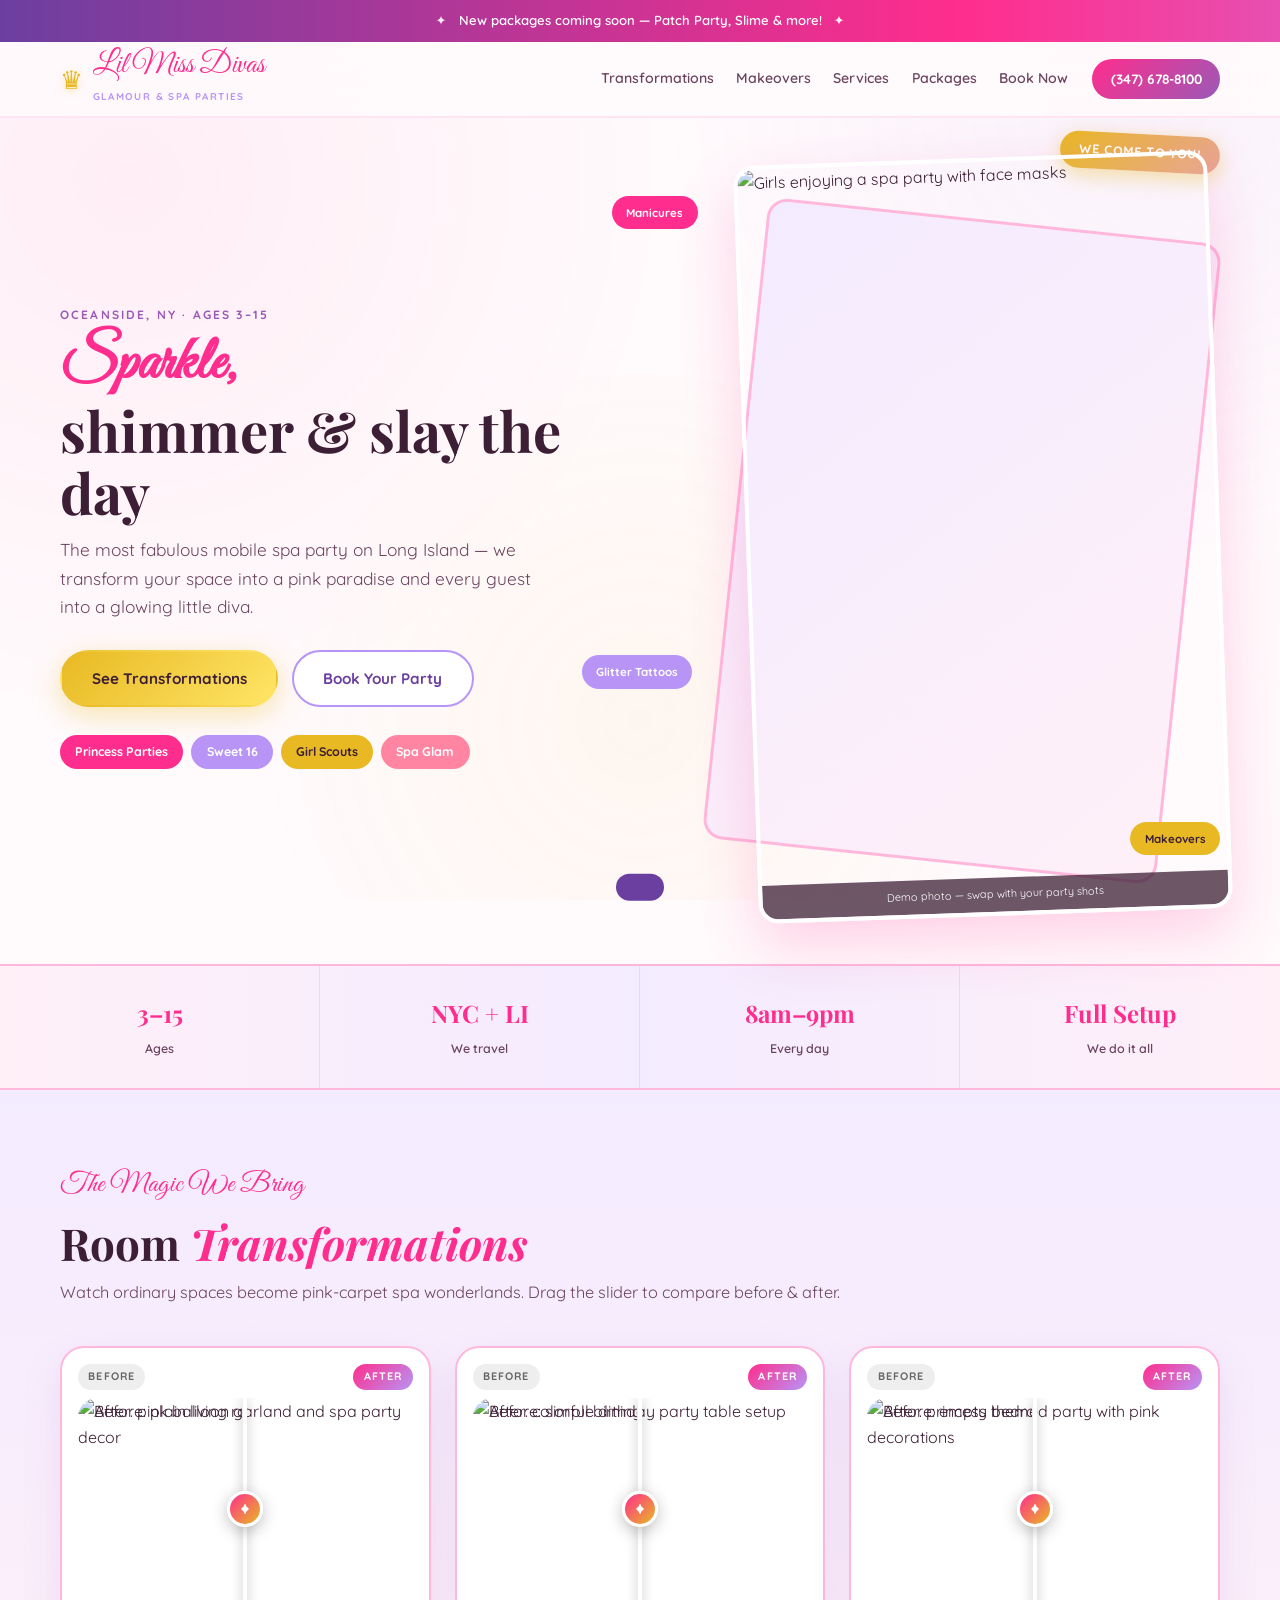
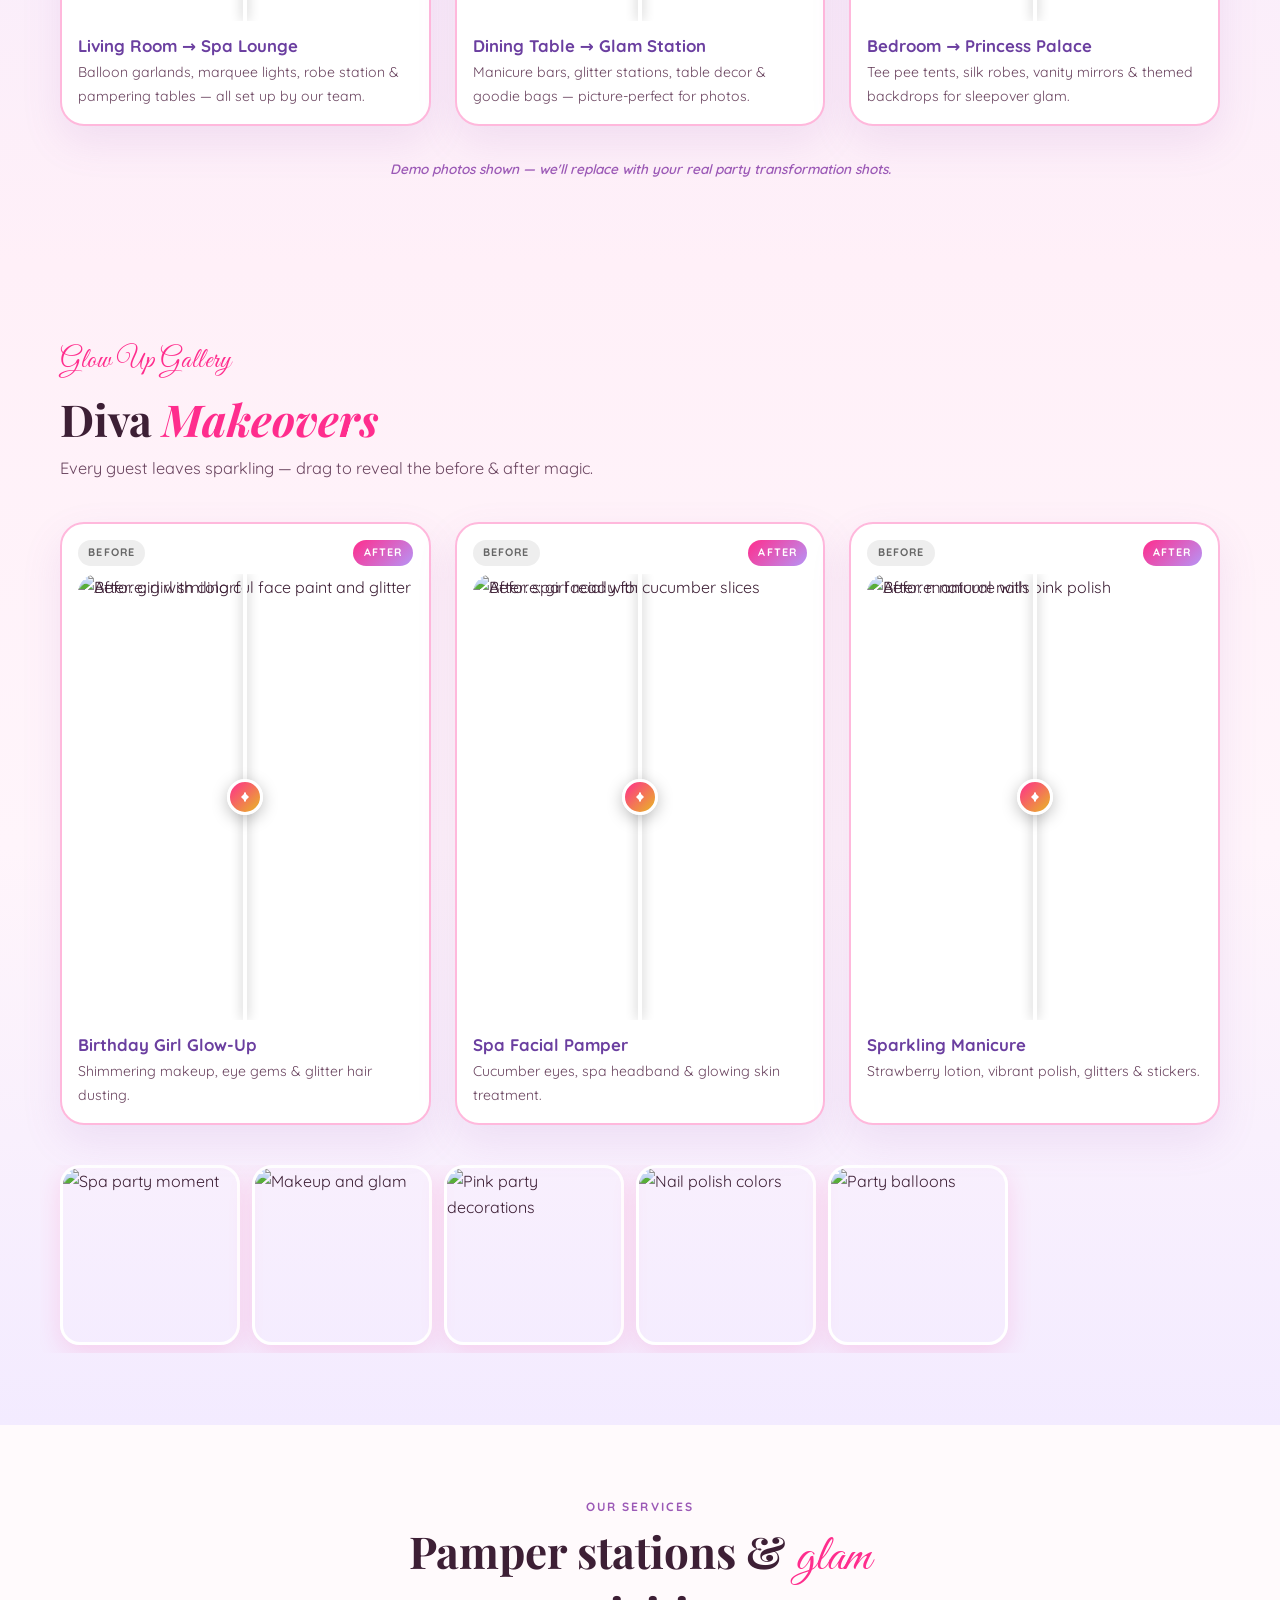
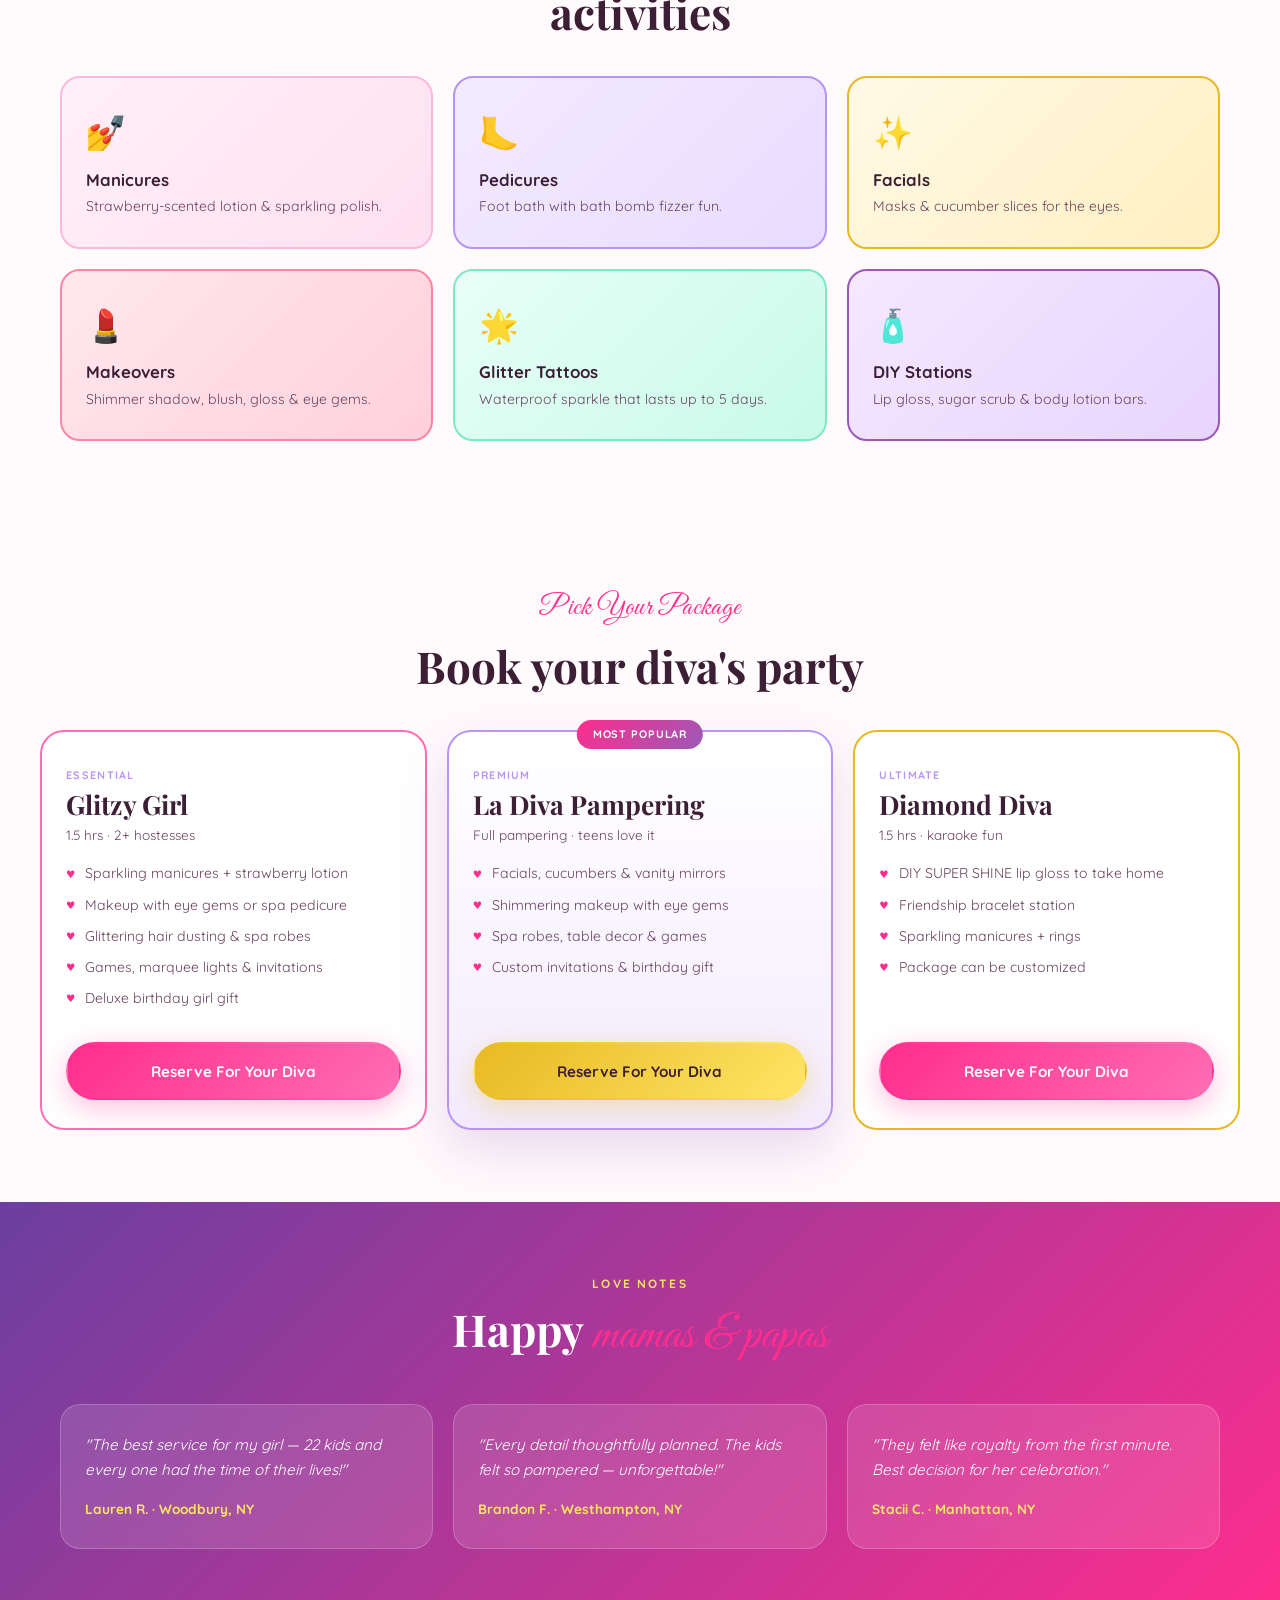
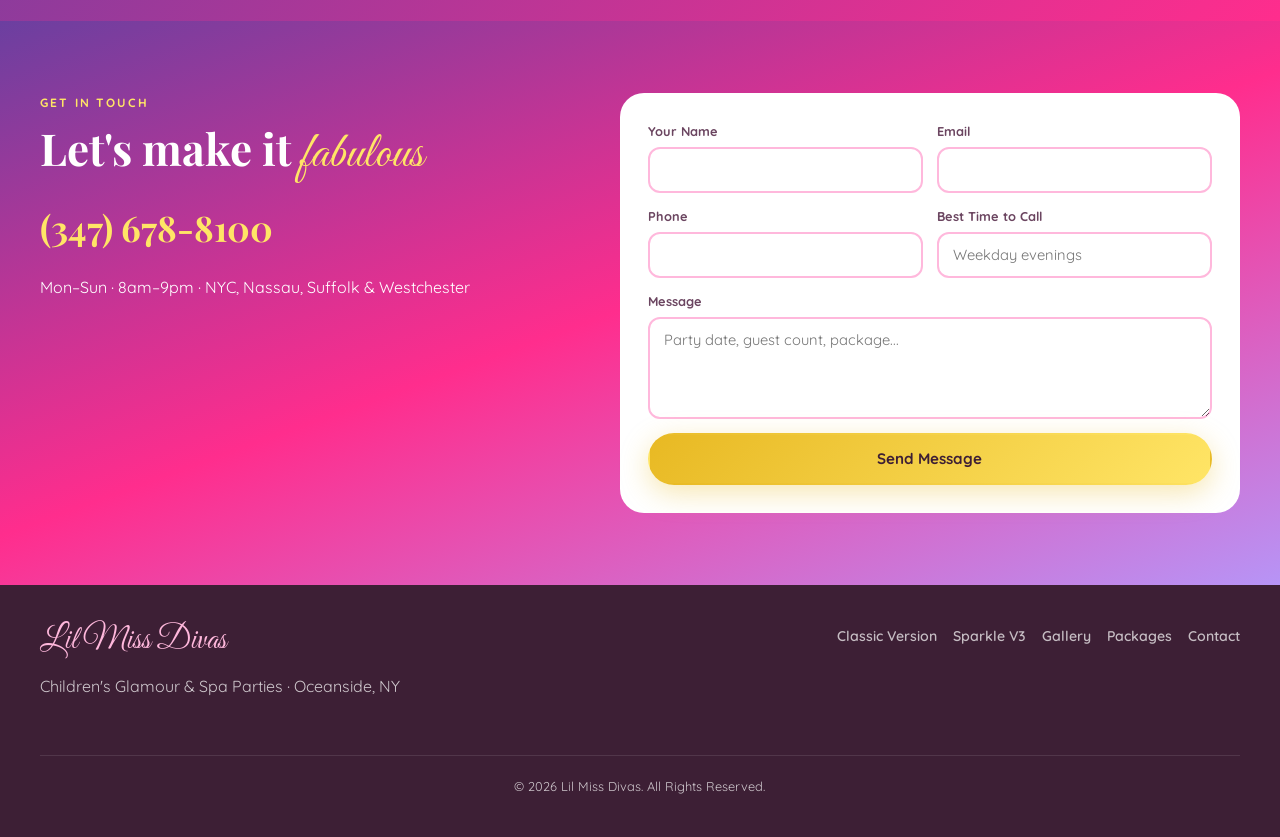
==== commit c4a18a59: "Add v3 sparkle edition — clean pink redesign with galleries Co-authored-by: Cursor <cursoragent@curs" ====
--- a/v2/index.html
+++ b/v2/index.html
@@ -319,6 +319,7 @@
       </div>
       <nav>
         <a href="../">Classic Version</a>
+        <a href="../v3/">Sparkle V3</a>
         <a href="#gallery-rooms">Gallery</a>
         <a href="#packages">Packages</a>
         <a href="#contact">Contact</a>
